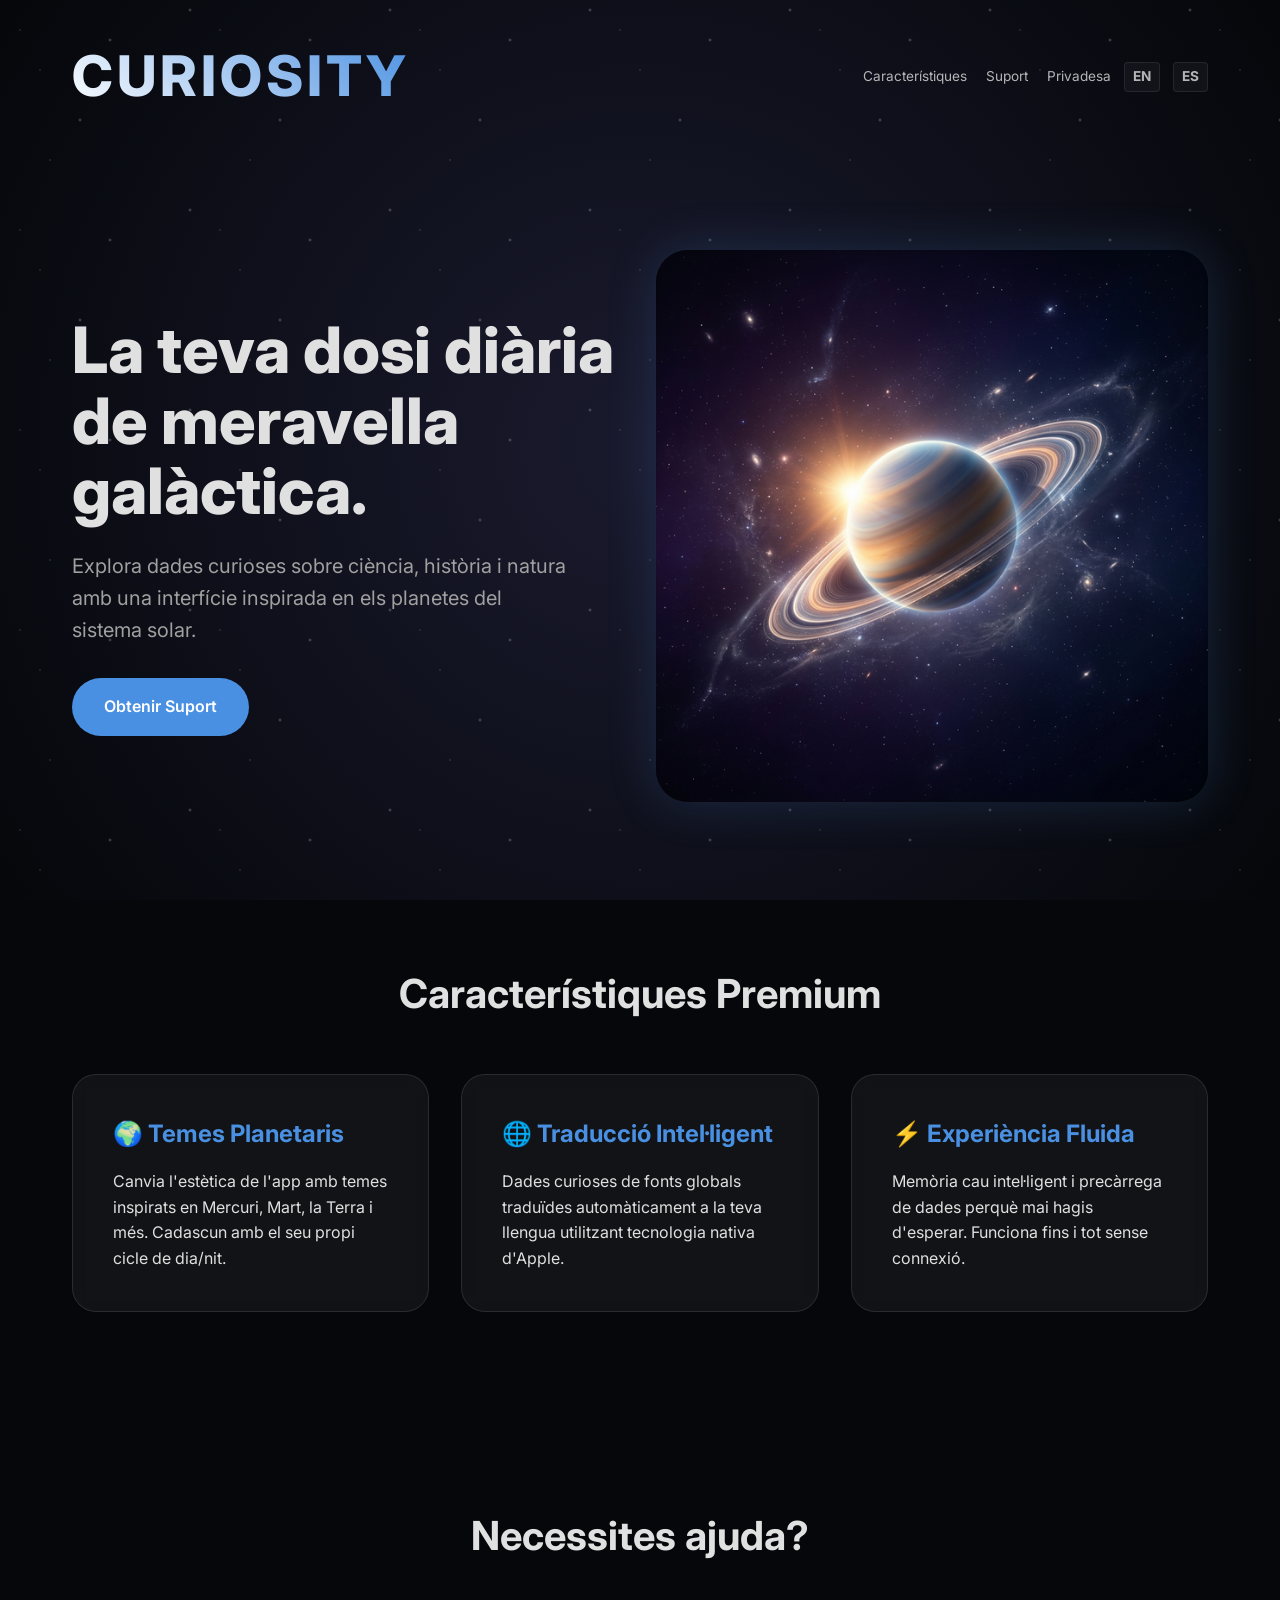
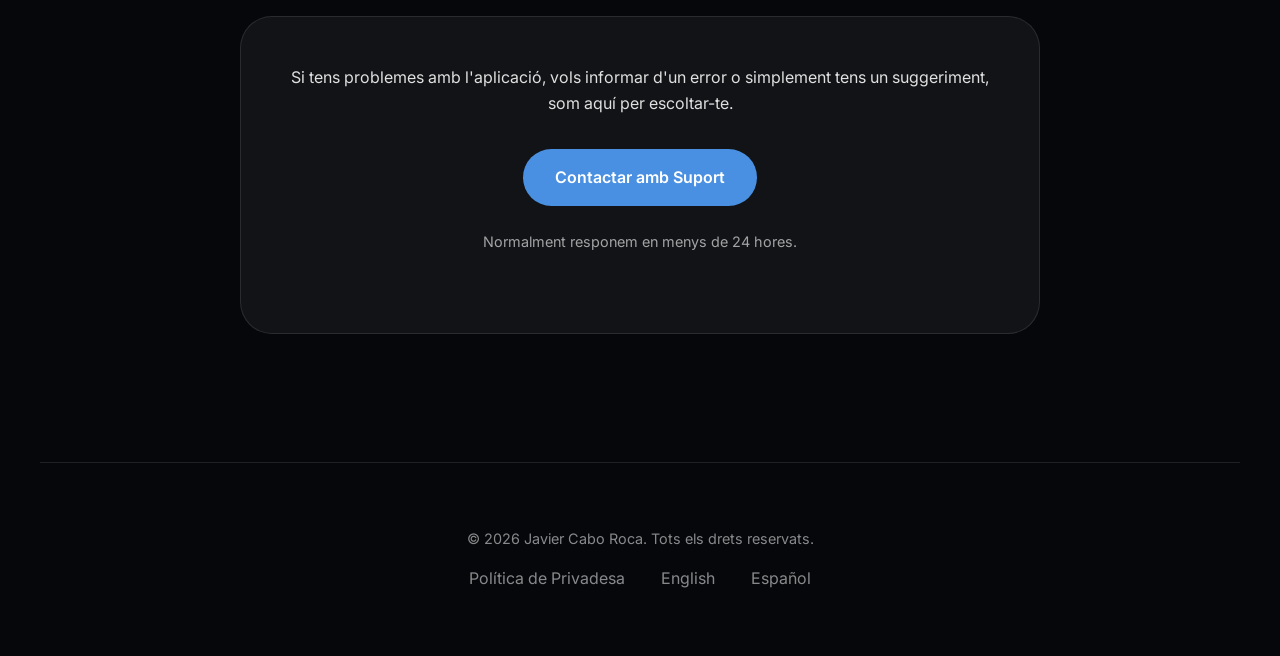
==== ca/index.html @ 09b462b4 "languages" ====
<!DOCTYPE html>
<html lang="ca">

<head>
    <meta charset="UTF-8">
    <meta name="viewport" content="width=device-width, initial-scale=1.0">
    <title>Curiosity - Descobreix l'Univers</title>
    <link rel="stylesheet" href="../styles.css">
    <link rel="preconnect" href="https://fonts.googleapis.com">
    <link rel="preconnect" href="https://fonts.gstatic.com" crossorigin>
    <link href="https://fonts.googleapis.com/css2?family=Inter:wght@400;600;700;800&display=swap" rel="stylesheet">
    <meta name="description"
        content="Curiosity - Una aplicació iOS per descobrir fets fascinants sobre ciència, història i l'univers amb temes planetaris immersius.">
</head>

<body>
    <div class="stars-container"></div>

    <header>
        <div class="logo">CURIOSITY</div>
        <nav>
            <a href="#features">Característiques</a>
            <a href="#support">Suport</a>
            <a href="privacy.html">Privadesa</a>
            <a href="../index.html" class="lang-switch">EN</a>
            <a href="../es/index.html" class="lang-switch">ES</a>
        </nav>
    </header>

    <main>
        <section class="hero">
            <div class="hero-content">
                <h1>La teva dosi diària de meravella galàctica.</h1>
                <p>Explora dades curioses sobre ciència, història i natura amb una interfície inspirada en els planetes
                    del sistema solar.</p>
                <a href="#support" class="cta-button">Obtenir Suport</a>
            </div>
            <div class="hero-image">
                <img src="../assets/images/hero.png" alt="Curiosity App Preview">
            </div>
        </section>

        <section id="features">
            <h2>Característiques Premium</h2>
            <div class="features-grid">
                <div class="feature-card">
                    <h3>🌍 Temes Planetaris</h3>
                    <p>Canvia l'estètica de l'app amb temes inspirats en Mercuri, Mart, la Terra i més. Cadascun amb el
                        seu propi cicle de dia/nit.</p>
                </div>
                <div class="feature-card">
                    <h3>🌐 Traducció Intel·ligent</h3>
                    <p>Dades curioses de fonts globals traduïdes automàticament a la teva llengua utilitzant tecnologia
                        nativa d'Apple.</p>
                </div>
                <div class="feature-card">
                    <h3>⚡ Experiència Fluida</h3>
                    <p>Memòria cau intel·ligent i precàrrega de dades perquè mai hagis d'esperar. Funciona fins i tot
                        sense connexió.</p>
                </div>
            </div>
        </section>

        <section id="support">
            <h2>Necessites ajuda?</h2>
            <div class="support-container">
                <p>Si tens problemes amb l'aplicació, vols informar d'un error o simplement tens un suggeriment, som
                    aquí per escoltar-te.</p>
                <a href="mailto:jcaboroca@gmail.com?subject=Suport Curiosity App" class="cta-button">Contactar amb
                    Suport</a>
                <p style="margin-top: 1.5rem; font-size: 0.9rem; opacity: 0.7;">Normalment responem en menys de 24
                    hores.</p>
            </div>
        </section>
    </main>

    <footer>
        <p>&copy; 2026 Javier Cabo Roca. Tots els drets reservats.</p>
        <div class="footer-links">
            <a href="privacy.html">Política de Privadesa</a>
            <a href="../index.html">English</a>
            <a href="../es/index.html">Español</a>
        </div>
    </footer>
</body>

</html>
---- styles.css ----
:root {
    --bg-color: #05070a;
    --text-color: #e0e0e0;
    --accent-color: #4a90e2;
    --secondary-color: #a0a0a0;
    --glass-bg: rgba(255, 255, 255, 0.05);
    --glass-border: rgba(255, 255, 255, 0.1);
    --font-main: 'Inter', -apple-system, BlinkMacSystemFont, "Segoe UI", Roboto, Helvetica, Arial, sans-serif;
}

* {
    margin: 0;
    padding: 0;
    box-sizing: border-box;
}

body {
    background-color: var(--bg-color);
    color: var(--text-color);
    font-family: var(--font-main);
    line-height: 1.6;
    overflow-x: hidden;
}

/* Background Animation */
.stars-container {
    position: fixed;
    top: 0;
    left: 0;
    width: 100%;
    height: 100%;
    z-index: -1;
    background: radial-gradient(circle at center, #1a1a2e 0%, #05070a 100%);
}

.stars-container::after {
    content: "";
    position: absolute;
    top: 0;
    left: 0;
    width: 100%;
    height: 100%;
    background-image:
        radial-gradient(1px 1px at 20px 30px, #fff, rgba(0, 0, 0, 0)),
        radial-gradient(1px 1px at 40px 70px, #fff, rgba(0, 0, 0, 0)),
        radial-gradient(1px 1px at 50px 160px, #fff, rgba(0, 0, 0, 0)),
        radial-gradient(2px 2px at 80px 120px, #fff, rgba(0, 0, 0, 0)),
        radial-gradient(2px 2px at 110px 40px, #fff, rgba(0, 0, 0, 0)),
        radial-gradient(2px 2px at 190px 10px, #fff, rgba(0, 0, 0, 0));
    background-repeat: repeat;
    background-size: 200px 200px;
    opacity: 0.3;
    animation: move-stars 100s linear infinite;
}

@keyframes move-stars {
    from {
        transform: translateY(0);
    }

    to {
        transform: translateY(-200px);
    }
}

/* Layout */
header {
    padding: 2rem;
    display: flex;
    justify-content: space-between;
    align-items: center;
    max-width: 1200px;
    margin: 0 auto;
}

.logo {
    font-size: 3.5rem;
    font-weight: 800;
    letter-spacing: 4px;
    background: linear-gradient(45deg, #fff, var(--accent-color));
    -webkit-background-clip: text;
    background-clip: text;
    -webkit-text-fill-color: transparent;
}

header nav {
    display: flex;
    align-items: center;
}

nav a {
    color: var(--text-color);
    text-decoration: none;
    margin-left: 1.2rem;
    font-size: 0.85rem;
    opacity: 0.8;
    transition: opacity 0.3s;
}

.lang-switch {
    border: 1px solid var(--glass-border);
    padding: 0.2rem 0.5rem;
    border-radius: 4px;
    font-weight: 700;
    background: var(--glass-bg);
    margin-left: 0.8rem;
}

nav a:hover {
    opacity: 1;
}

main {
    max-width: 1200px;
    margin: 0 auto;
    padding: 2rem;
}

/* Hero Section */
.hero {
    display: flex;
    align-items: center;
    justify-content: space-between;
    padding: 4rem 0;
    min-height: 70vh;
}

.hero-content {
    flex: 1;
    padding-right: 2rem;
}

.hero-image {
    flex: 1;
    display: flex;
    justify-content: center;
    align-items: center;
    position: relative;
}

.hero-image img {
    max-width: 100%;
    border-radius: 2rem;
    box-shadow: 0 0 50px rgba(74, 144, 226, 0.2);
    animation: float 6s ease-in-out infinite;
}

@keyframes float {

    0%,
    100% {
        transform: translateY(0);
    }

    50% {
        transform: translateY(-20px);
    }
}

h1 {
    font-size: 4rem;
    line-height: 1.1;
    margin-bottom: 1.5rem;
    font-weight: 800;
}

.hero p {
    font-size: 1.25rem;
    color: var(--secondary-color);
    margin-bottom: 2rem;
    max-width: 500px;
}

.cta-button {
    display: inline-block;
    padding: 1rem 2rem;
    background-color: var(--accent-color);
    color: white;
    text-decoration: none;
    border-radius: 50px;
    font-weight: 600;
    transition: transform 0.3s, box-shadow 0.3s;
}

.cta-button:hover {
    transform: translateY(-3px);
    box-shadow: 0 10px 20px rgba(74, 144, 226, 0.3);
}

/* Sections */
section {
    padding: 6rem 0;
}

h2 {
    font-size: 2.5rem;
    margin-bottom: 3rem;
    text-align: center;
}

.features-grid {
    display: grid;
    grid-template-columns: repeat(auto-fit, minmax(300px, 1fr));
    gap: 2rem;
}

.feature-card {
    background: var(--glass-bg);
    border: 1px solid var(--glass-border);
    backdrop-filter: blur(10px);
    padding: 2.5rem;
    border-radius: 1.5rem;
    transition: transform 0.3s;
}

.feature-card:hover {
    transform: translateY(-10px);
    background: rgba(255, 255, 255, 0.08);
}

.feature-card h3 {
    font-size: 1.5rem;
    margin-bottom: 1rem;
    color: var(--accent-color);
}

.support-container {
    max-width: 800px;
    margin: 0 auto;
    background: var(--glass-bg);
    border: 1px solid var(--glass-border);
    padding: 3rem;
    border-radius: 2rem;
    text-align: center;
}

.support-container p {
    margin-bottom: 2rem;
}

footer {
    padding: 4rem 2rem;
    text-align: center;
    border-top: 1px solid var(--glass-border);
    max-width: 1200px;
    margin: 0 auto;
}

footer p {
    opacity: 0.6;
    font-size: 0.9rem;
}

.footer-links {
    margin-top: 1rem;
}

.footer-links a {
    color: var(--text-color);
    text-decoration: none;
    margin: 0 1rem;
    opacity: 0.6;
}

.footer-links a:hover {
    opacity: 1;
}

/* Privacy Page Specific */
.policy-content {
    max-width: 800px;
    margin: 0 auto;
    padding: 4rem 0;
}

.policy-content h3 {
    margin-top: 2rem;
    margin-bottom: 1rem;
}

.policy-content p {
    margin-bottom: 1rem;
    color: var(--secondary-color);
}

/* Responsive */
@media (max-width: 768px) {
    .hero {
        flex-direction: column;
        text-align: center;
        padding: 2rem 0;
    }

    .hero-content {
        padding-right: 0;
        margin-bottom: 3rem;
    }

    h1 {
        font-size: 2.5rem;
    }

    .hero p {
        margin: 0 auto 2rem;
    }
}
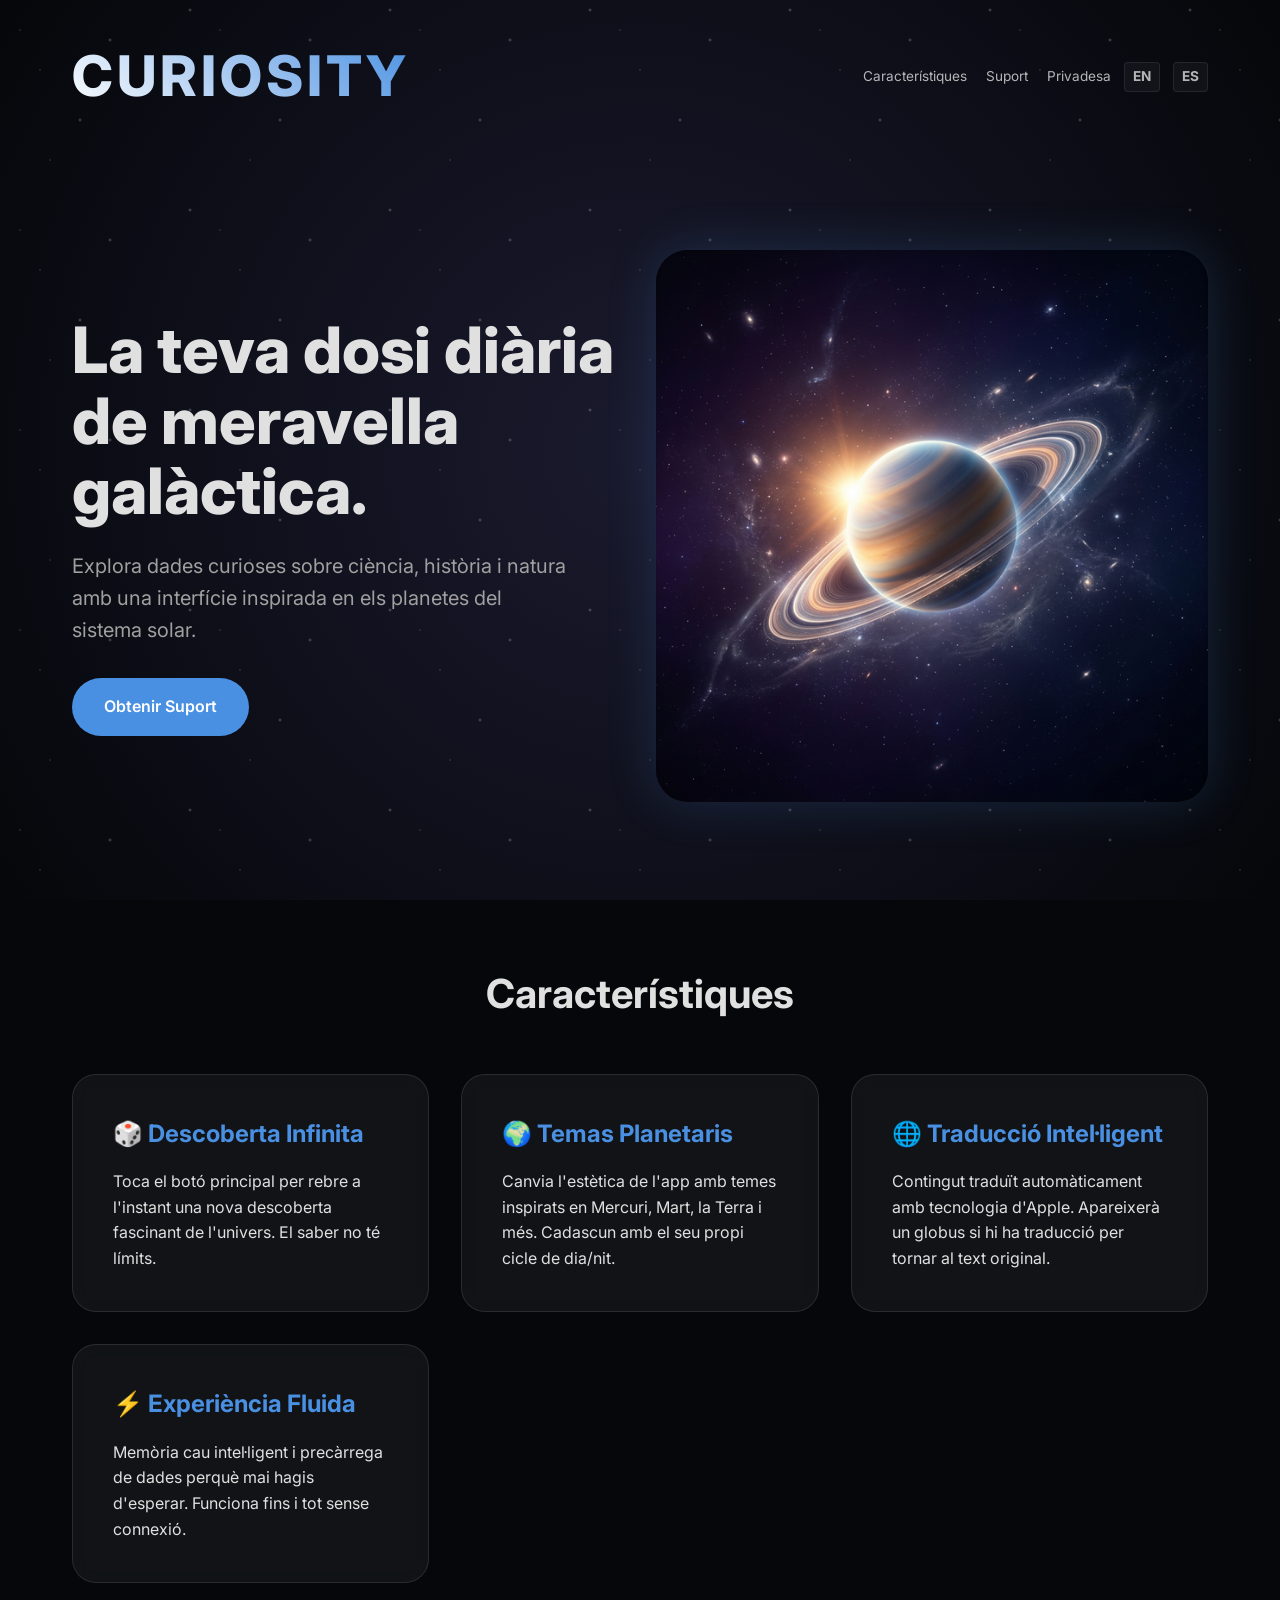
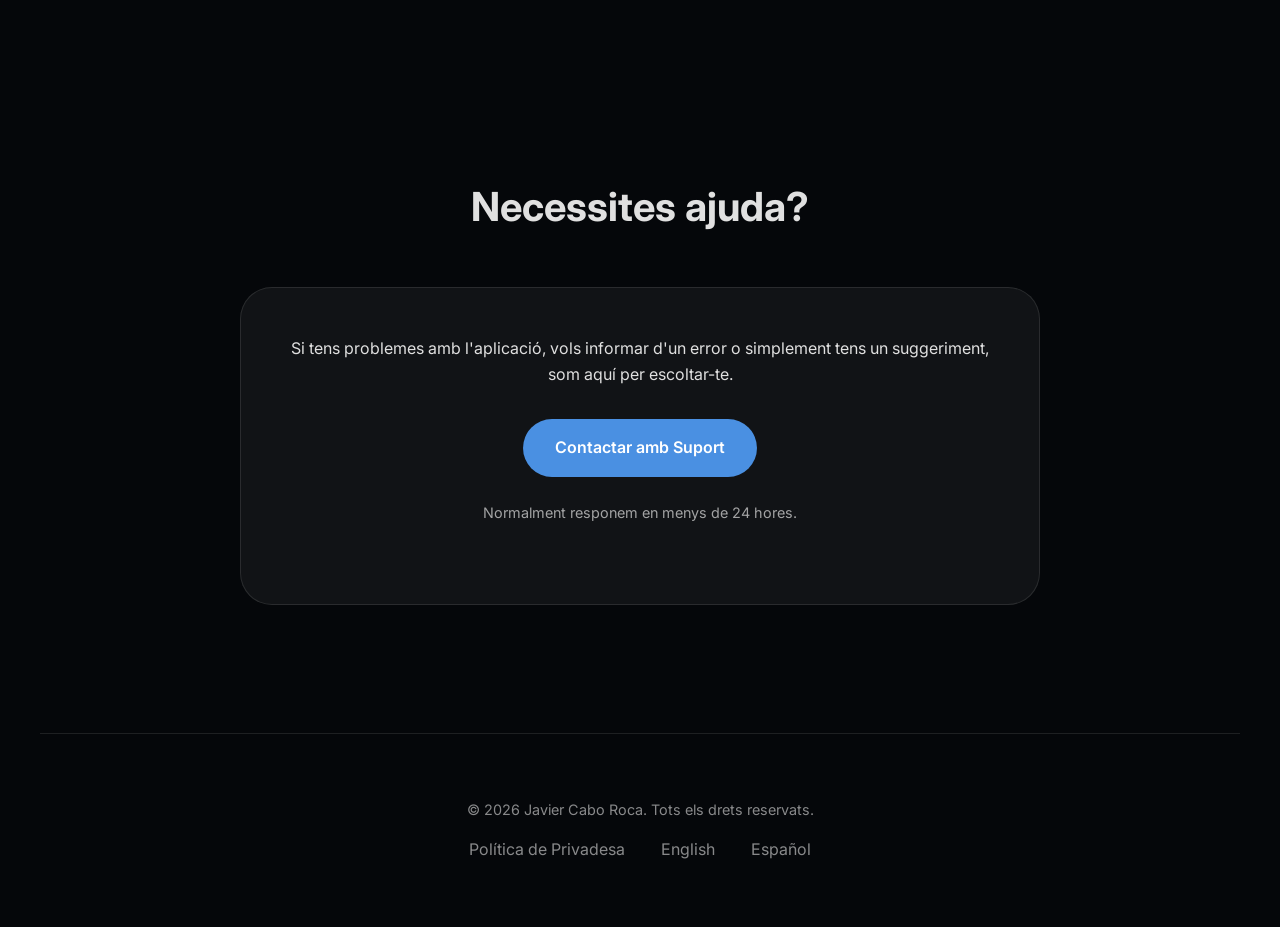
==== commit 40b9f61a: "feat: Add 'Endless Discovery' feature, refine 'Smart Translation' description, update 'Features' sec" ====
--- a/ca/index.html
+++ b/ca/index.html
@@ -41,17 +41,22 @@
         </section>
 
         <section id="features">
-            <h2>Característiques Premium</h2>
+            <h2>Característiques</h2>
             <div class="features-grid">
                 <div class="feature-card">
-                    <h3>🌍 Temes Planetaris</h3>
+                    <h3>🎲 Descoberta Infinita</h3>
+                    <p>Toca el botó principal per rebre a l'instant una nova descoberta fascinant de l'univers. El saber
+                        no té límits.</p>
+                </div>
+                <div class="feature-card">
+                    <h3>🌍 Temas Planetaris</h3>
                     <p>Canvia l'estètica de l'app amb temes inspirats en Mercuri, Mart, la Terra i més. Cadascun amb el
                         seu propi cicle de dia/nit.</p>
                 </div>
                 <div class="feature-card">
                     <h3>🌐 Traducció Intel·ligent</h3>
-                    <p>Dades curioses de fonts globals traduïdes automàticament a la teva llengua utilitzant tecnologia
-                        nativa d'Apple.</p>
+                    <p>Contingut traduït automàticament amb tecnologia d'Apple. Apareixerà un globus si hi ha traducció
+                        per tornar al text original.</p>
                 </div>
                 <div class="feature-card">
                     <h3>⚡ Experiència Fluida</h3>
--- a/styles.css
+++ b/styles.css
@@ -285,15 +285,31 @@
 
 /* Responsive */
 @media (max-width: 768px) {
-    .hero {
+    header {
         flex-direction: column;
+        gap: 1.5rem;
+        padding: 1.5rem 1rem;
         text-align: center;
-        padding: 2rem 0;
-    }
-
-    .hero-content {
-        padding-right: 0;
-        margin-bottom: 3rem;
+    }
+
+    header nav {
+        justify-content: center;
+        flex-wrap: wrap;
+        gap: 0.5rem;
+    }
+
+    nav a {
+        margin: 0.3rem 0.6rem;
+        font-size: 0.8rem;
+    }
+
+    .lang-switch {
+        margin: 0.2rem;
+    }
+
+    .logo {
+        font-size: 2.2rem;
+        letter-spacing: 2px;
     }
 
     h1 {
@@ -302,5 +318,14 @@
 
     .hero p {
         margin: 0 auto 2rem;
+        font-size: 1.1rem;
+    }
+
+    .features-grid {
+        grid-template-columns: 1fr;
+    }
+
+    .feature-card {
+        padding: 1.5rem;
     }
 }
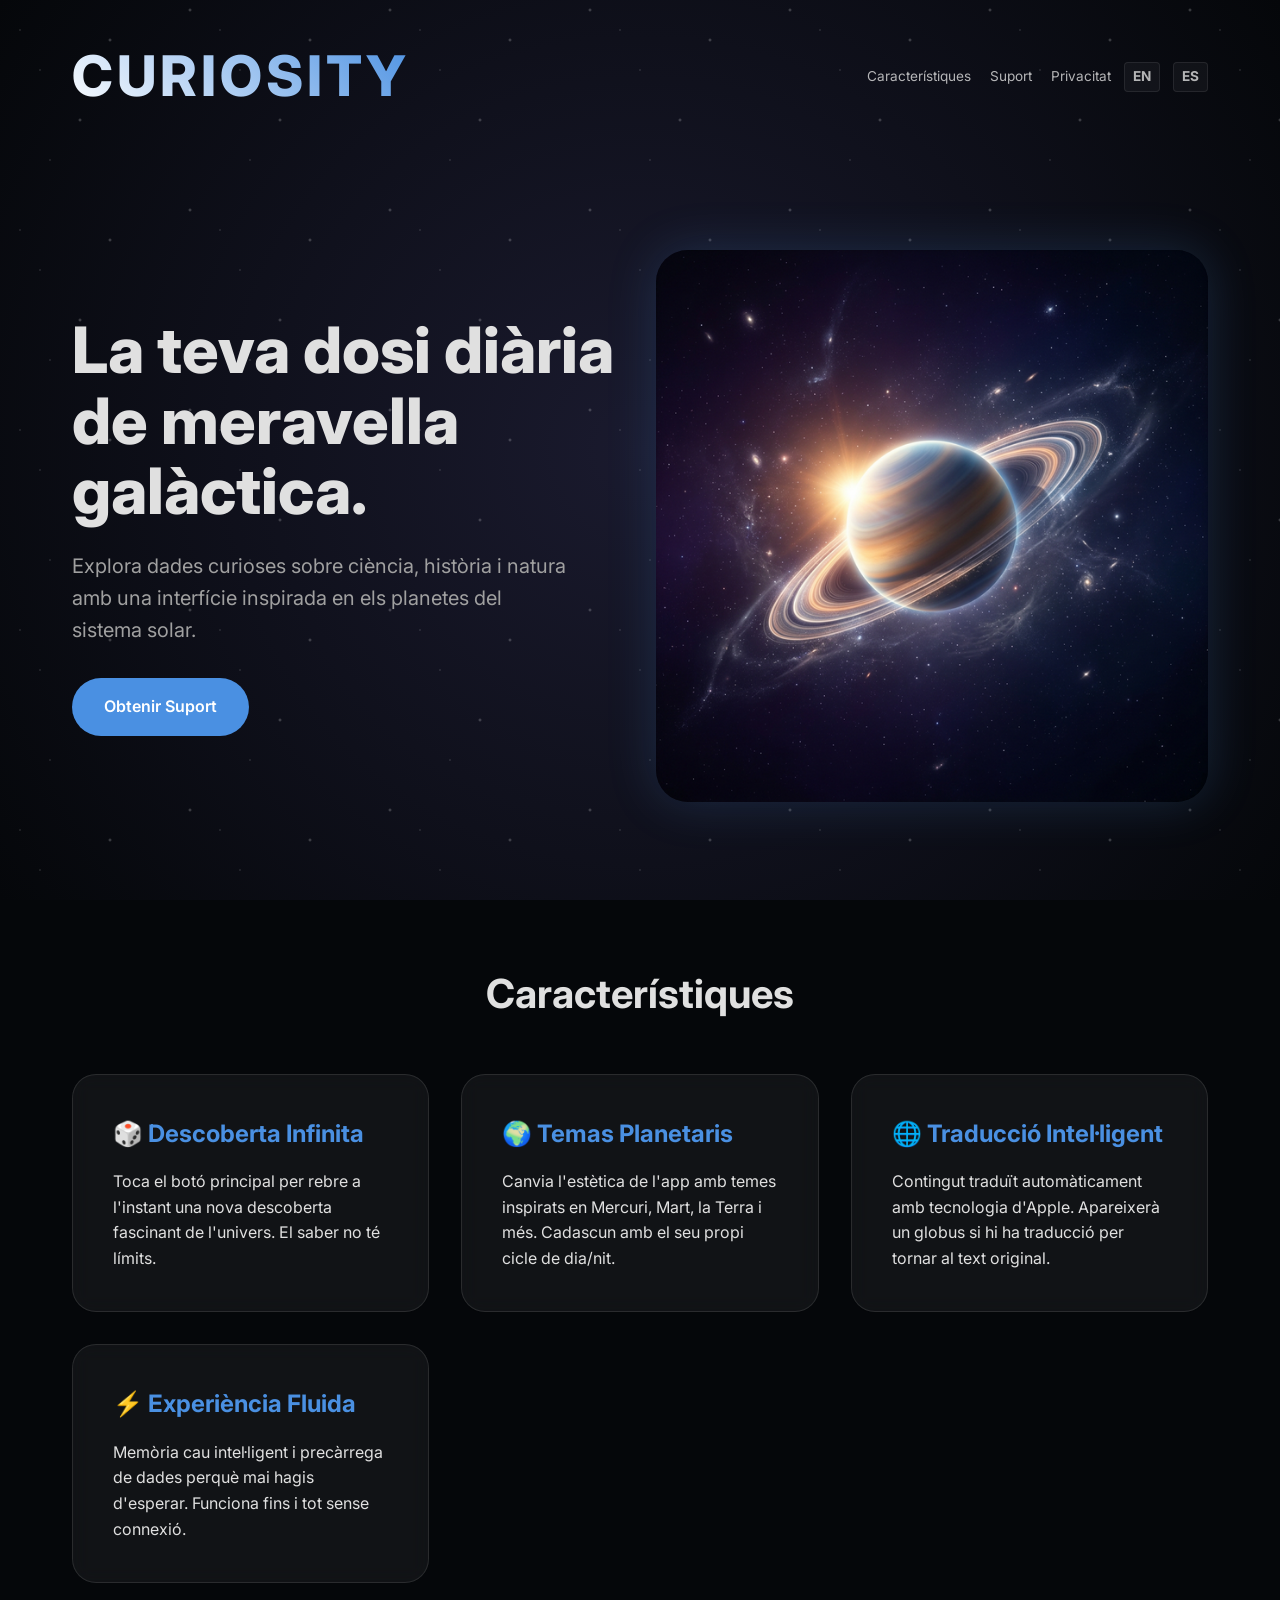
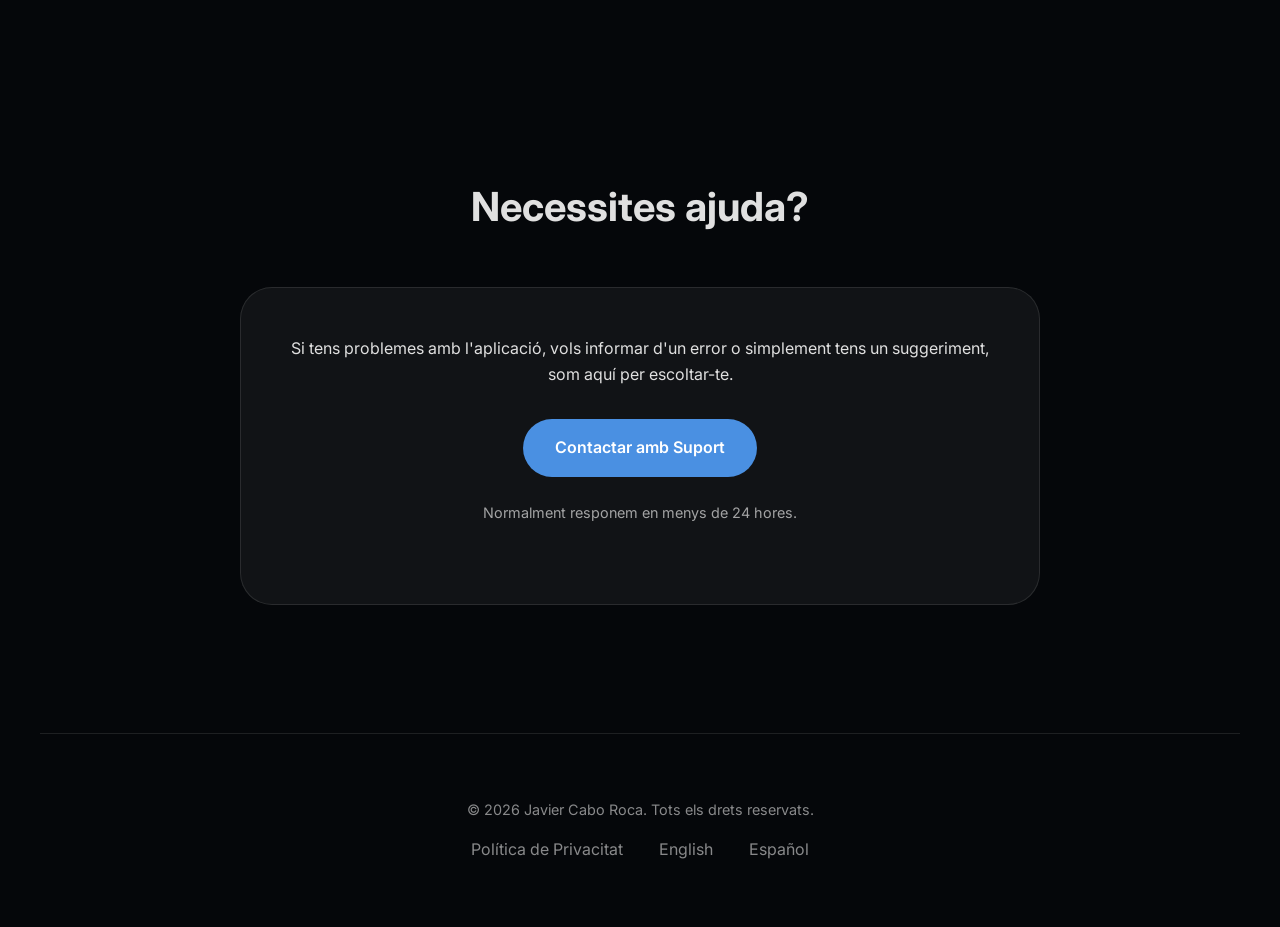
==== commit 03f953f0: "fix: Correct Catalan spelling from "Privadesa" to "Privacitat" in privacy-related texts." ====
--- a/ca/index.html
+++ b/ca/index.html
@@ -21,7 +21,7 @@
         <nav>
             <a href="#features">Característiques</a>
             <a href="#support">Suport</a>
-            <a href="privacy.html">Privadesa</a>
+            <a href="privacy.html">Privacitat</a>
             <a href="../index.html" class="lang-switch">EN</a>
             <a href="../es/index.html" class="lang-switch">ES</a>
         </nav>
@@ -82,7 +82,7 @@
     <footer>
         <p>&copy; 2026 Javier Cabo Roca. Tots els drets reservats.</p>
         <div class="footer-links">
-            <a href="privacy.html">Política de Privadesa</a>
+            <a href="privacy.html">Política de Privacitat</a>
             <a href="../index.html">English</a>
             <a href="../es/index.html">Español</a>
         </div>
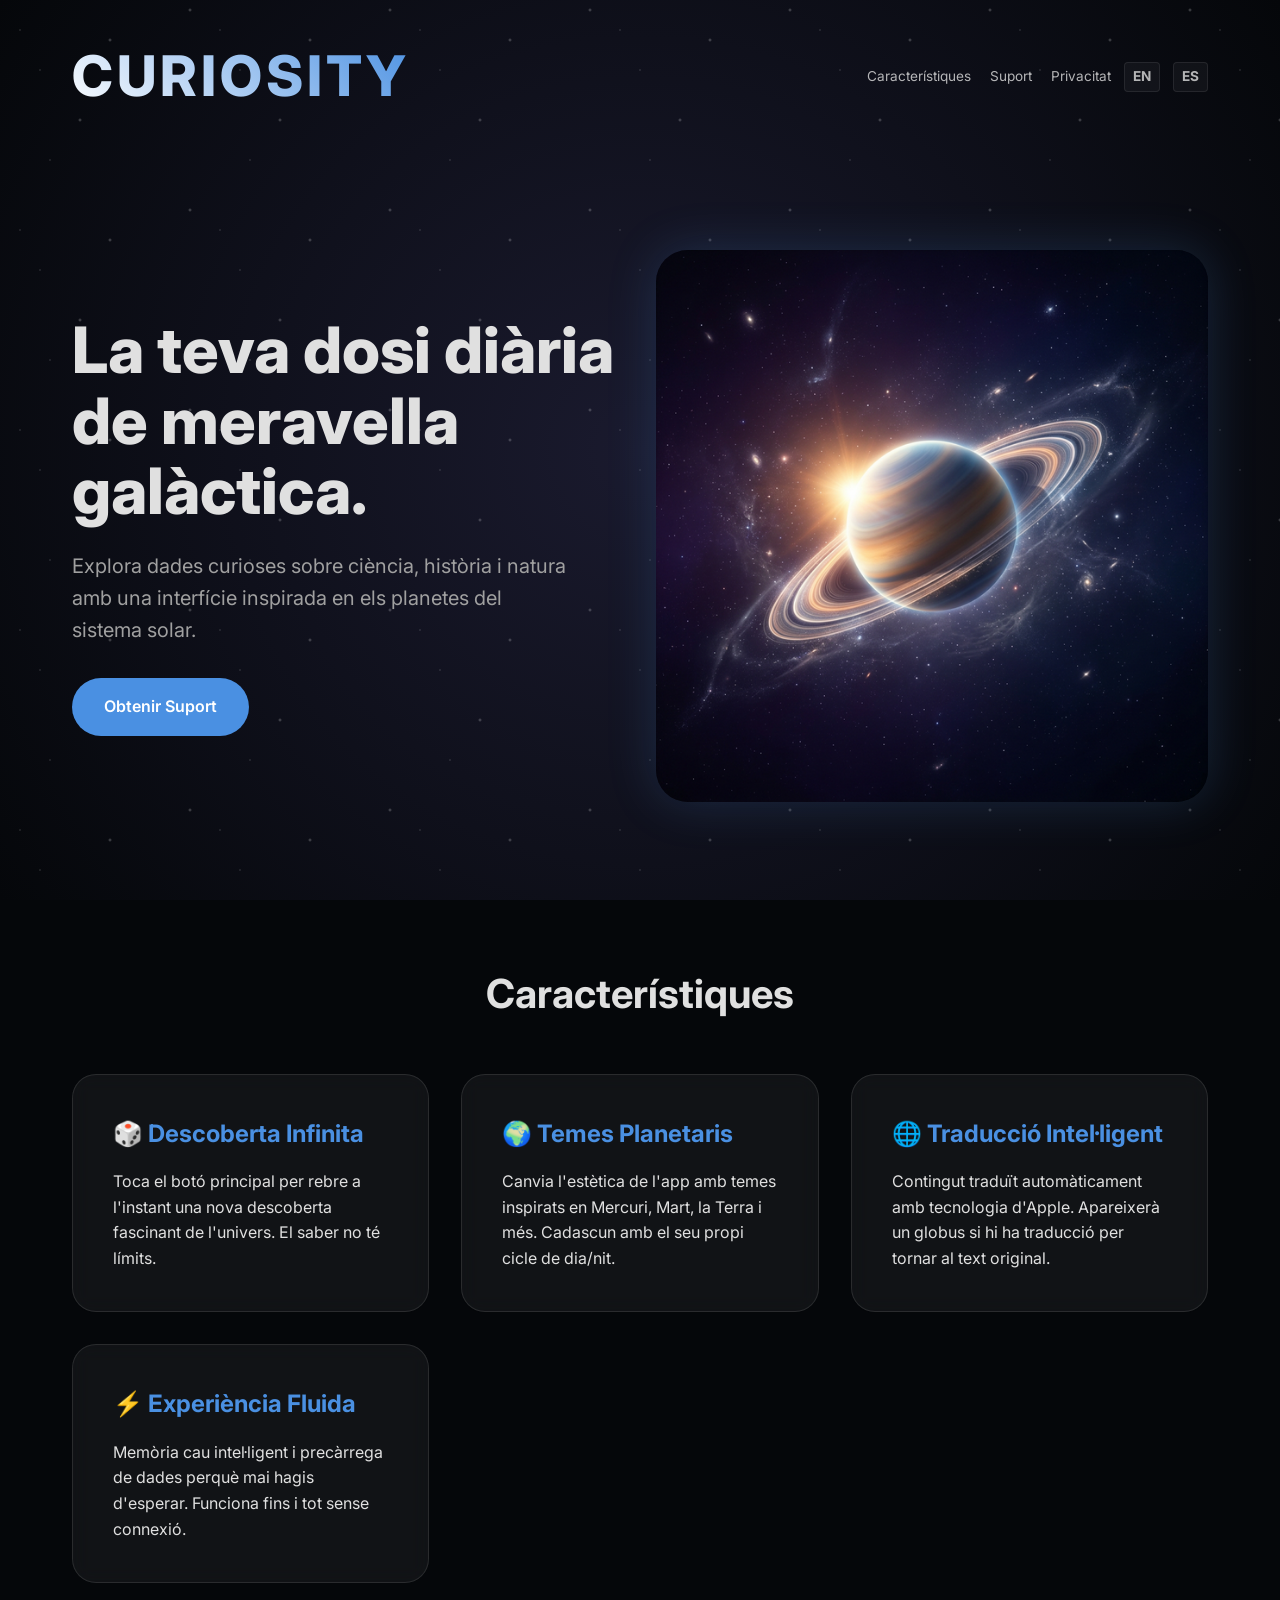
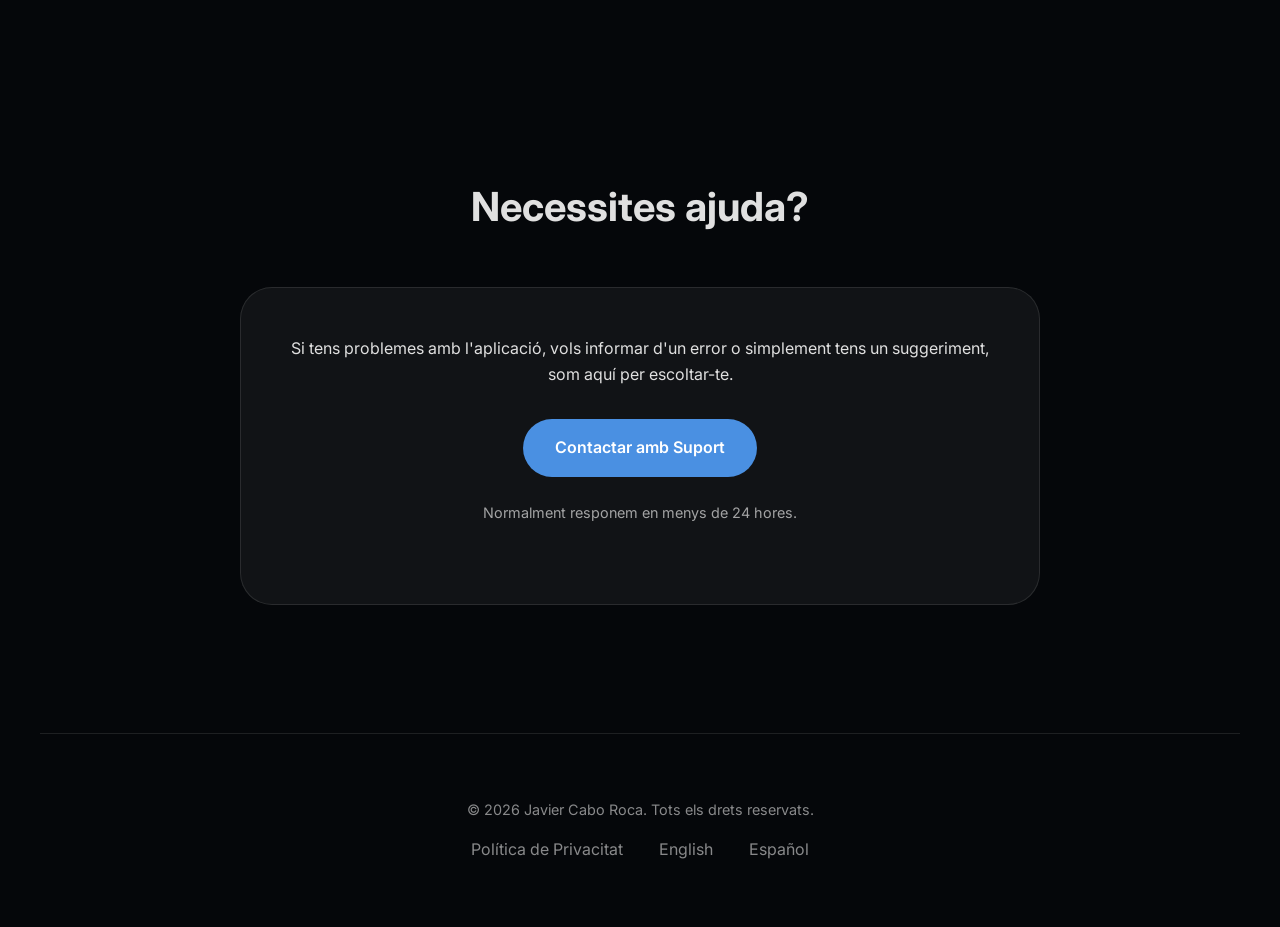
==== commit 34b34405: "ghjgj" ====
--- a/ca/index.html
+++ b/ca/index.html
@@ -49,7 +49,7 @@
                         no té límits.</p>
                 </div>
                 <div class="feature-card">
-                    <h3>🌍 Temas Planetaris</h3>
+                    <h3>🌍 Temes Planetaris</h3>
                     <p>Canvia l'estètica de l'app amb temes inspirats en Mercuri, Mart, la Terra i més. Cadascun amb el
                         seu propi cicle de dia/nit.</p>
                 </div>
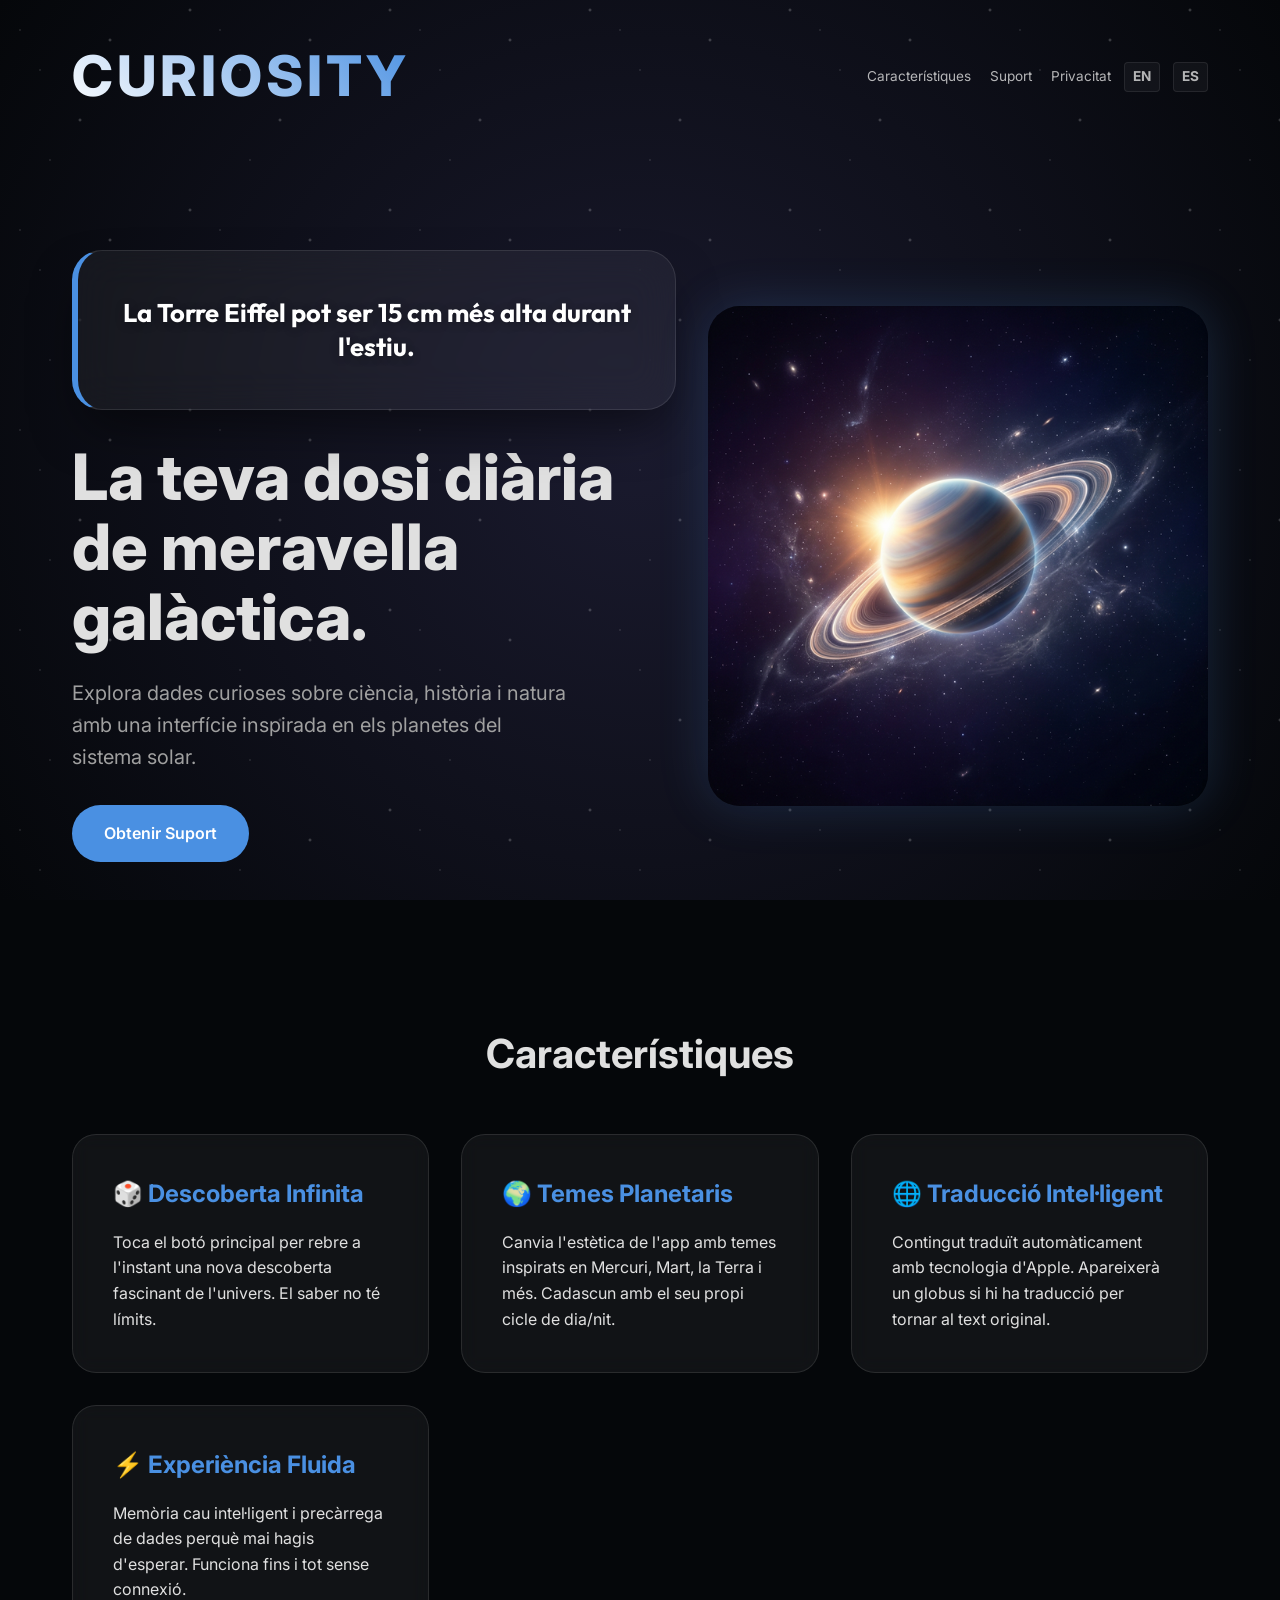
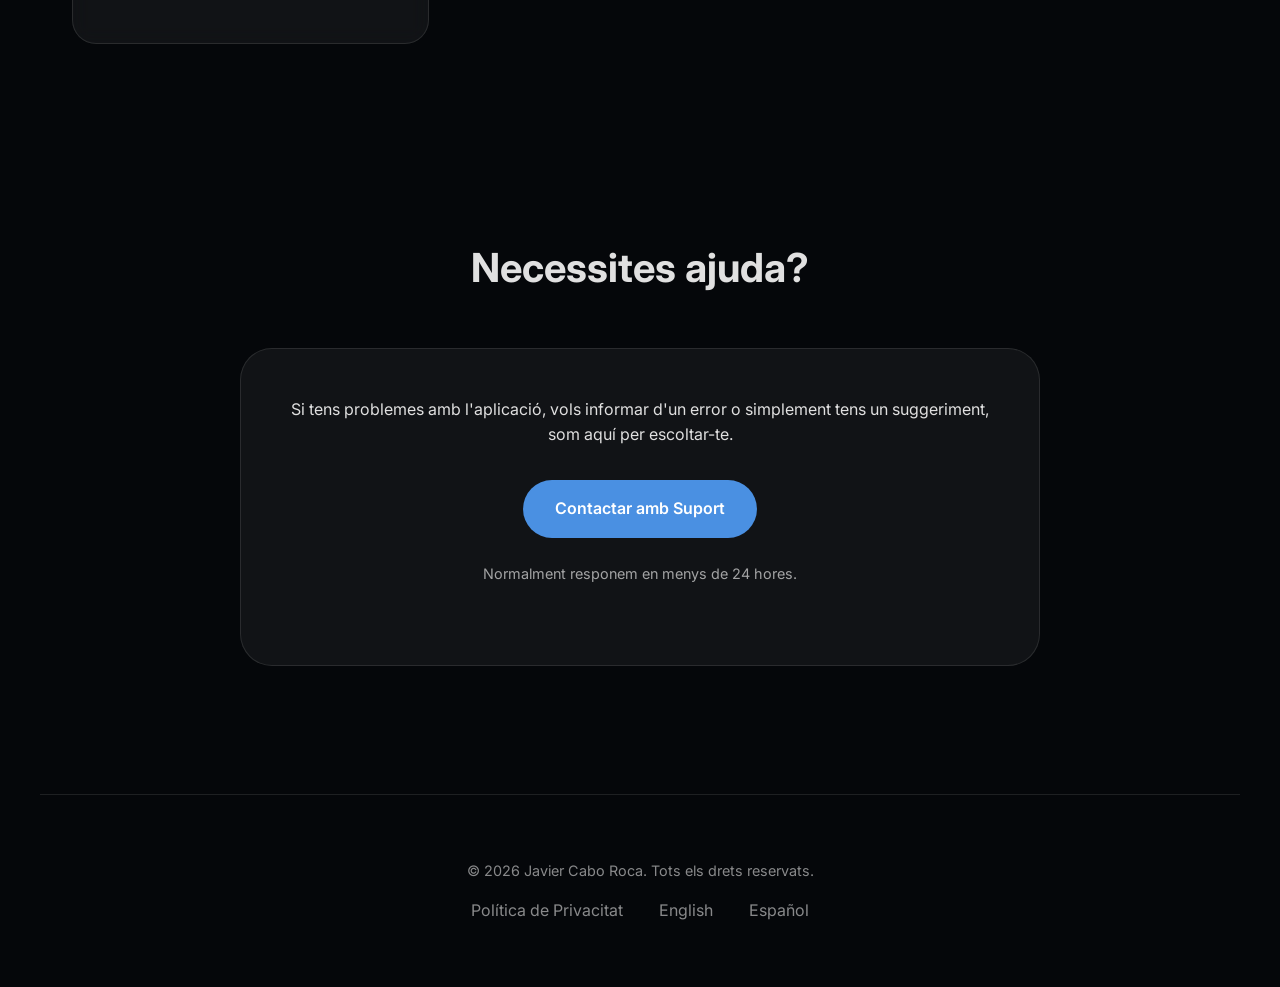
==== commit 6cfe8815: "fix: Corrected Catalan translation from "Temas Planetaris" to "Temes Planetaris"." ====
--- a/ca/index.html
+++ b/ca/index.html
@@ -8,7 +8,9 @@
     <link rel="stylesheet" href="../styles.css">
     <link rel="preconnect" href="https://fonts.googleapis.com">
     <link rel="preconnect" href="https://fonts.gstatic.com" crossorigin>
-    <link href="https://fonts.googleapis.com/css2?family=Inter:wght@400;600;700;800&display=swap" rel="stylesheet">
+    <link
+        href="https://fonts.googleapis.com/css2?family=Inter:wght@400;600;700;800&family=Outfit:wght@700;900&display=swap"
+        rel="stylesheet">
     <meta name="description"
         content="Curiosity - Una aplicació iOS per descobrir fets fascinants sobre ciència, història i l'univers amb temes planetaris immersius.">
 </head>
@@ -30,6 +32,9 @@
     <main>
         <section class="hero">
             <div class="hero-content">
+                <div class="demo-widget" style="margin-bottom: 2rem; max-width: 100%;">
+                    <div id="fact-text">Carregant descoberta...</div>
+                </div>
                 <h1>La teva dosi diària de meravella galàctica.</h1>
                 <p>Explora dades curioses sobre ciència, història i natura amb una interfície inspirada en els planetes
                     del sistema solar.</p>
@@ -87,6 +92,7 @@
             <a href="../es/index.html">Español</a>
         </div>
     </footer>
+    <script src="../script.js"></script>
 </body>
 
 </html>
--- a/styles.css
+++ b/styles.css
@@ -136,6 +136,7 @@
     justify-content: center;
     align-items: center;
     position: relative;
+    max-width: 500px;
 }
 
 .hero-image img {
@@ -143,6 +144,42 @@
     border-radius: 2rem;
     box-shadow: 0 0 50px rgba(74, 144, 226, 0.2);
     animation: float 6s ease-in-out infinite;
+}
+
+/* Demo Widget */
+.demo-widget {
+    background: rgba(255, 255, 255, 0.05);
+    backdrop-filter: blur(20px);
+    -webkit-backdrop-filter: blur(20px);
+    border: 1px solid rgba(255, 255, 255, 0.1);
+    border-radius: 30px;
+    padding: 2.5rem;
+    width: 100%;
+    max-width: 600px;
+    min-height: 160px;
+    display: flex;
+    align-items: center;
+    justify-content: center;
+    box-shadow: 0 25px 50px -12px rgba(0, 0, 0, 0.5);
+    position: relative;
+    overflow: hidden;
+    margin-bottom: 2.5rem;
+    border-left: 6px solid var(--accent-color);
+}
+
+#fact-text {
+    font-family: 'Outfit', sans-serif;
+    font-size: 1.6rem;
+    line-height: 1.3;
+    font-weight: 700;
+    text-align: center;
+    color: #ffffff;
+    transition: opacity 0.5s ease;
+    text-shadow: 0 2px 10px rgba(0, 0, 0, 0.3);
+}
+
+#fact-text.fade-out {
+    opacity: 0;
 }
 
 @keyframes float {
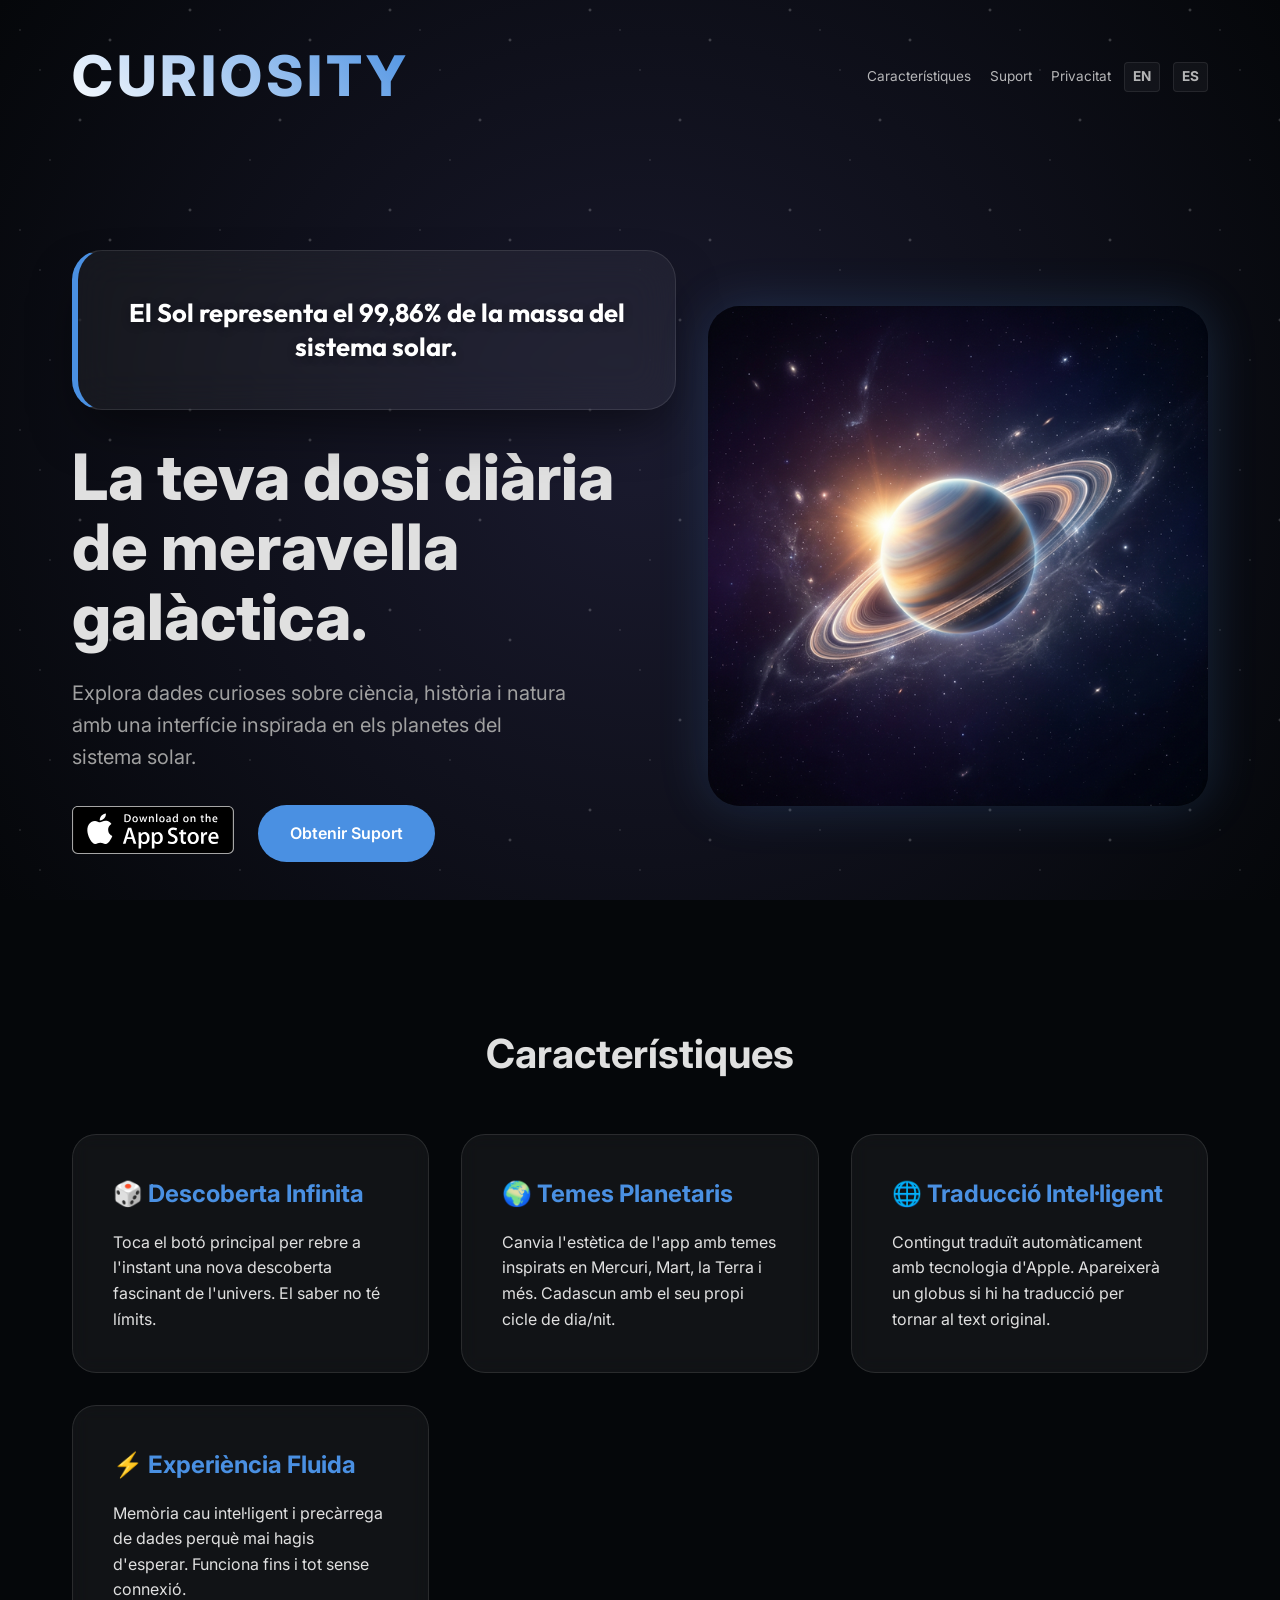
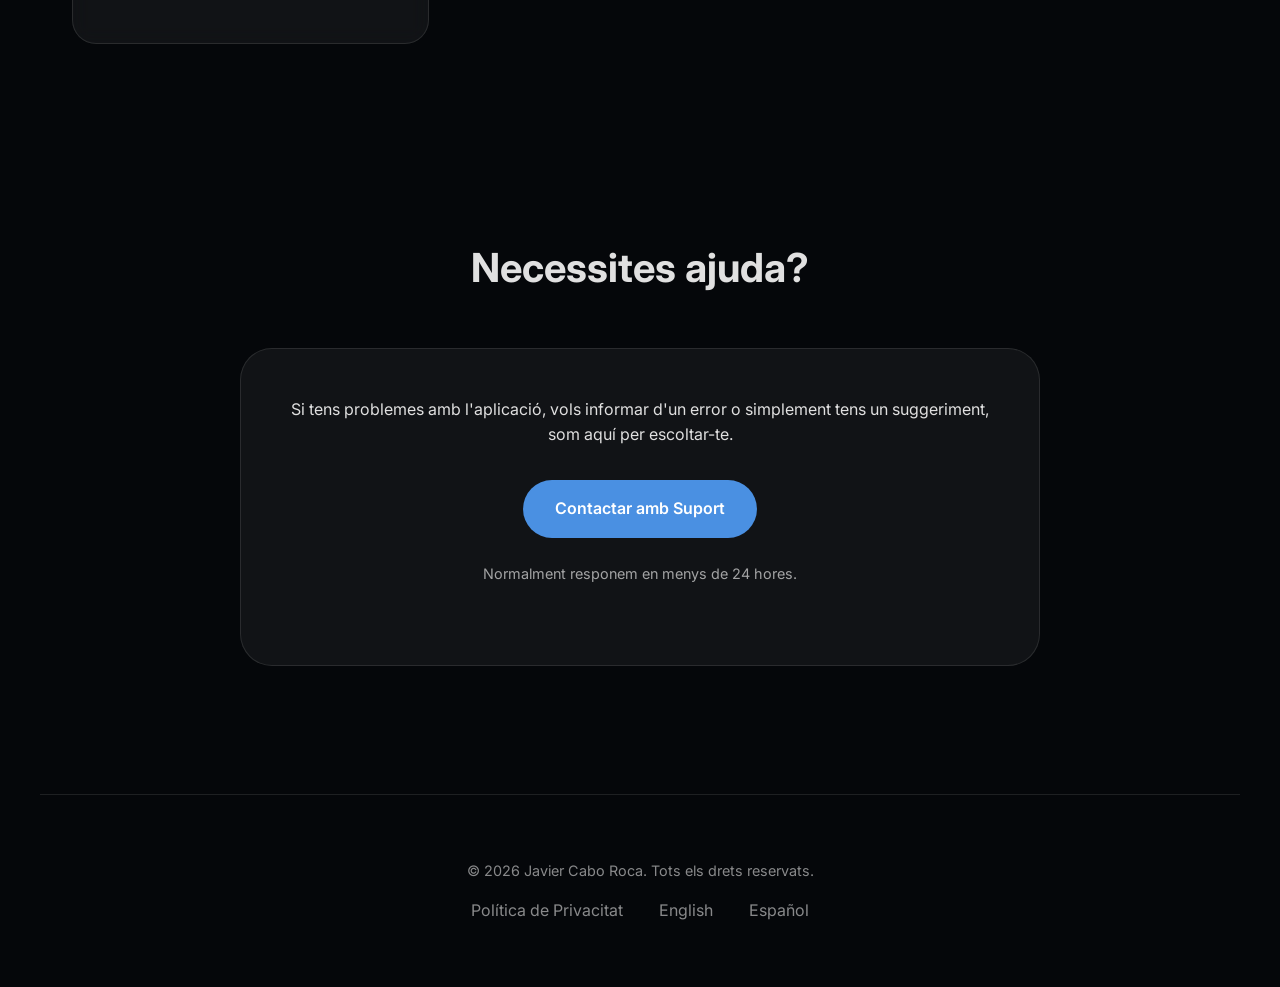
==== commit 2b18c912: "feat: Add App Store badge and associated styling to the landing pages." ====
--- a/ca/index.html
+++ b/ca/index.html
@@ -38,7 +38,13 @@
                 <h1>La teva dosi diària de meravella galàctica.</h1>
                 <p>Explora dades curioses sobre ciència, història i natura amb una interfície inspirada en els planetes
                     del sistema solar.</p>
-                <a href="#support" class="cta-button">Obtenir Suport</a>
+                <div class="hero-buttons">
+                    <a href="https://apps.apple.com/es/app/curiosity/id6756880503" target="_blank"
+                        rel="noopener noreferrer" class="app-store-badge">
+                        <img src="../assets/images/app-store-badge.svg" alt="Baixa-ho de l'App Store">
+                    </a>
+                    <a href="#support" class="cta-button">Obtenir Suport</a>
+                </div>
             </div>
             <div class="hero-image">
                 <img src="../assets/images/hero.png" alt="Curiosity App Preview">
--- a/styles.css
+++ b/styles.css
@@ -224,6 +224,28 @@
     box-shadow: 0 10px 20px rgba(74, 144, 226, 0.3);
 }
 
+.hero-buttons {
+    display: flex;
+    align-items: center;
+    gap: 1.5rem;
+    flex-wrap: wrap;
+}
+
+.app-store-badge {
+    display: inline-block;
+    transition: transform 0.3s, opacity 0.3s;
+}
+
+.app-store-badge:hover {
+    transform: translateY(-3px);
+    opacity: 0.9;
+}
+
+.app-store-badge img {
+    height: 48px;
+    width: auto;
+}
+
 /* Sections */
 section {
     padding: 6rem 0;
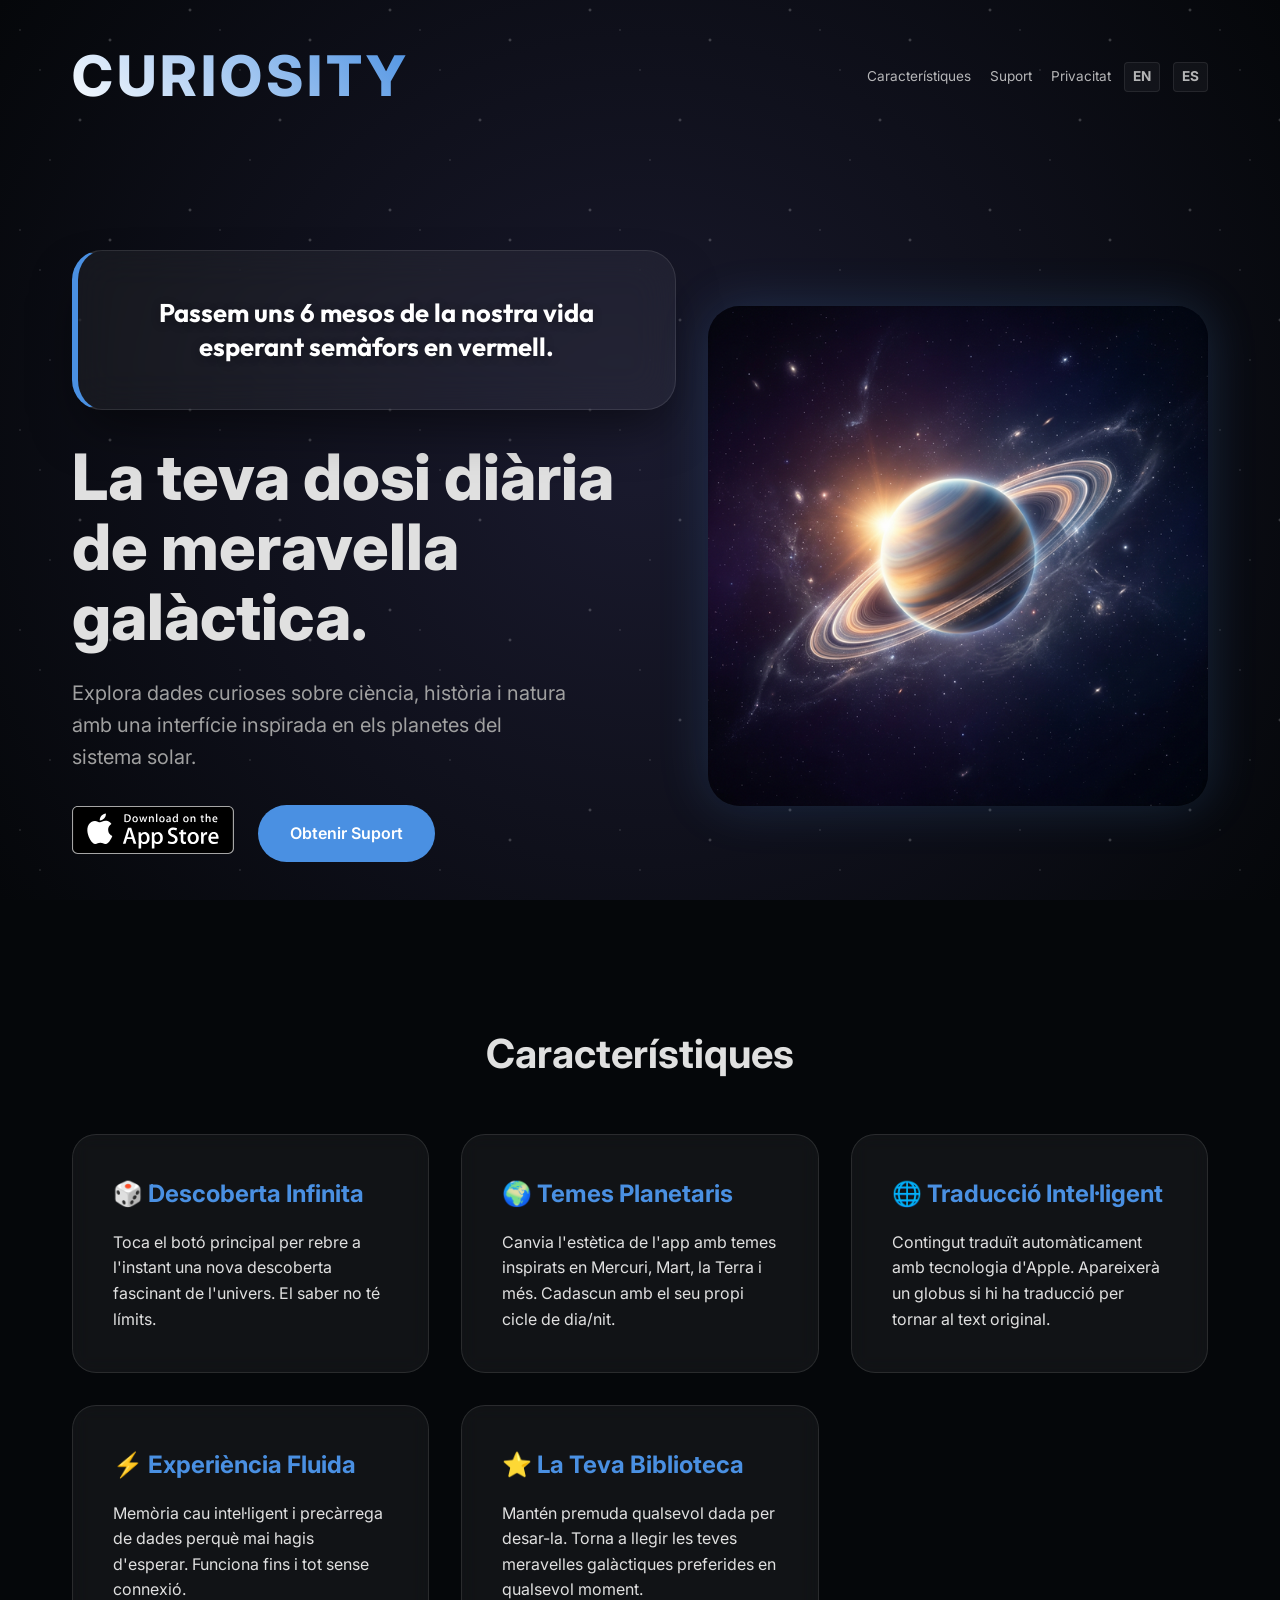
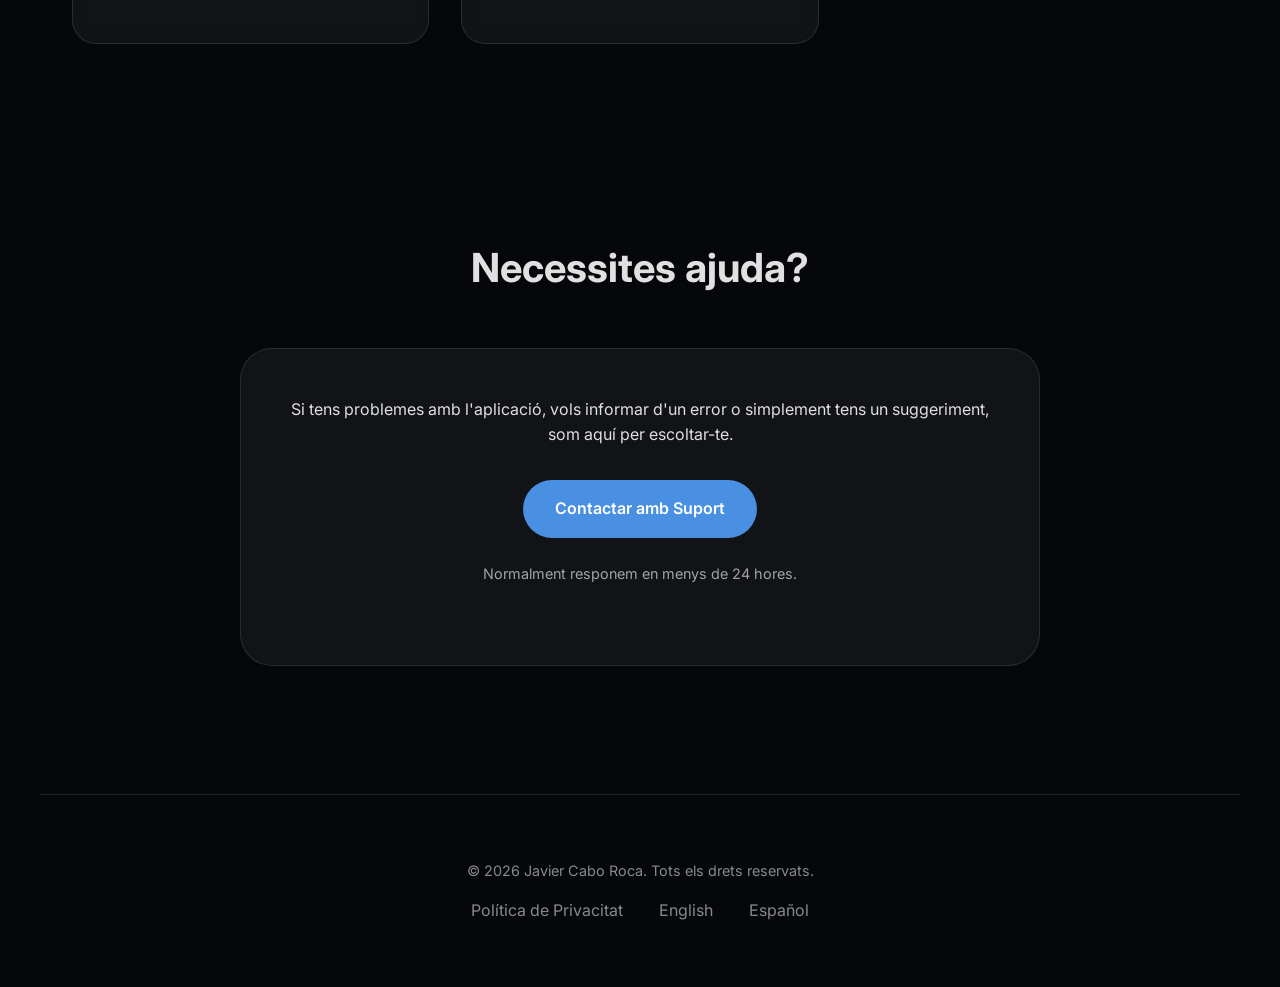
==== commit 7ac93fa9: "Add Favorites feature to website" ====
--- a/ca/index.html
+++ b/ca/index.html
@@ -74,6 +74,10 @@
                     <p>Memòria cau intel·ligent i precàrrega de dades perquè mai hagis d'esperar. Funciona fins i tot
                         sense connexió.</p>
                 </div>
+                <div class="feature-card">
+                    <h3>⭐️ La Teva Biblioteca</h3>
+                    <p>Mantén premuda qualsevol dada per desar-la. Torna a llegir les teves meravelles galàctiques preferides en qualsevol moment.</p>
+                </div>
             </div>
         </section>
 
--- a/styles.css
+++ b/styles.css
@@ -375,11 +375,37 @@
         font-size: 2.5rem;
     }
 
+    .hero {
+        flex-direction: column;
+        text-align: center;
+        padding: 2rem 0;
+    }
+
+    .hero-content {
+        padding-right: 0;
+    }
+
+    .hero-image {
+        max-width: 100%;
+        margin-top: 2rem;
+    }
+
     .hero p {
         margin: 0 auto 2rem;
         font-size: 1.1rem;
     }
 
+    .hero-buttons {
+        justify-content: center;
+        flex-direction: column;
+        align-items: center;
+        gap: 1rem;
+    }
+
+    .app-store-badge img {
+        height: 52px;
+    }
+
     .features-grid {
         grid-template-columns: 1fr;
     }
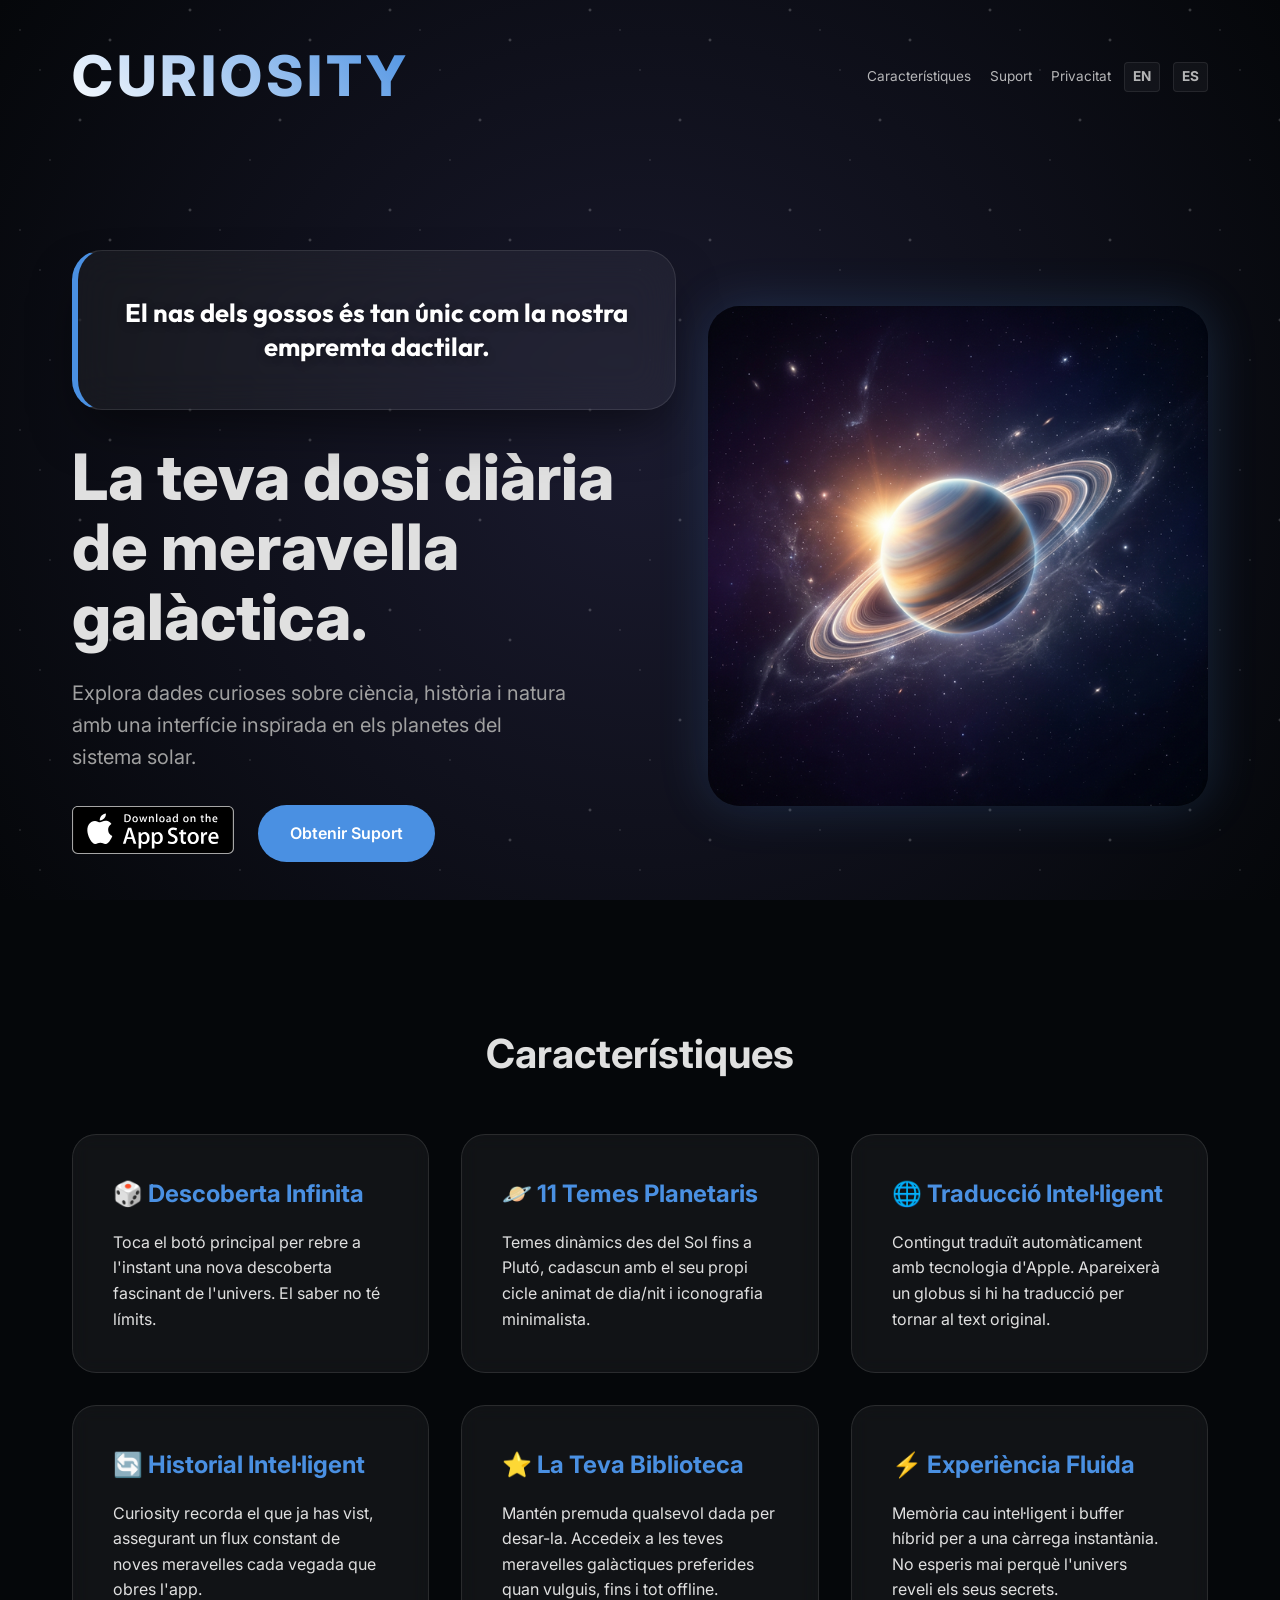
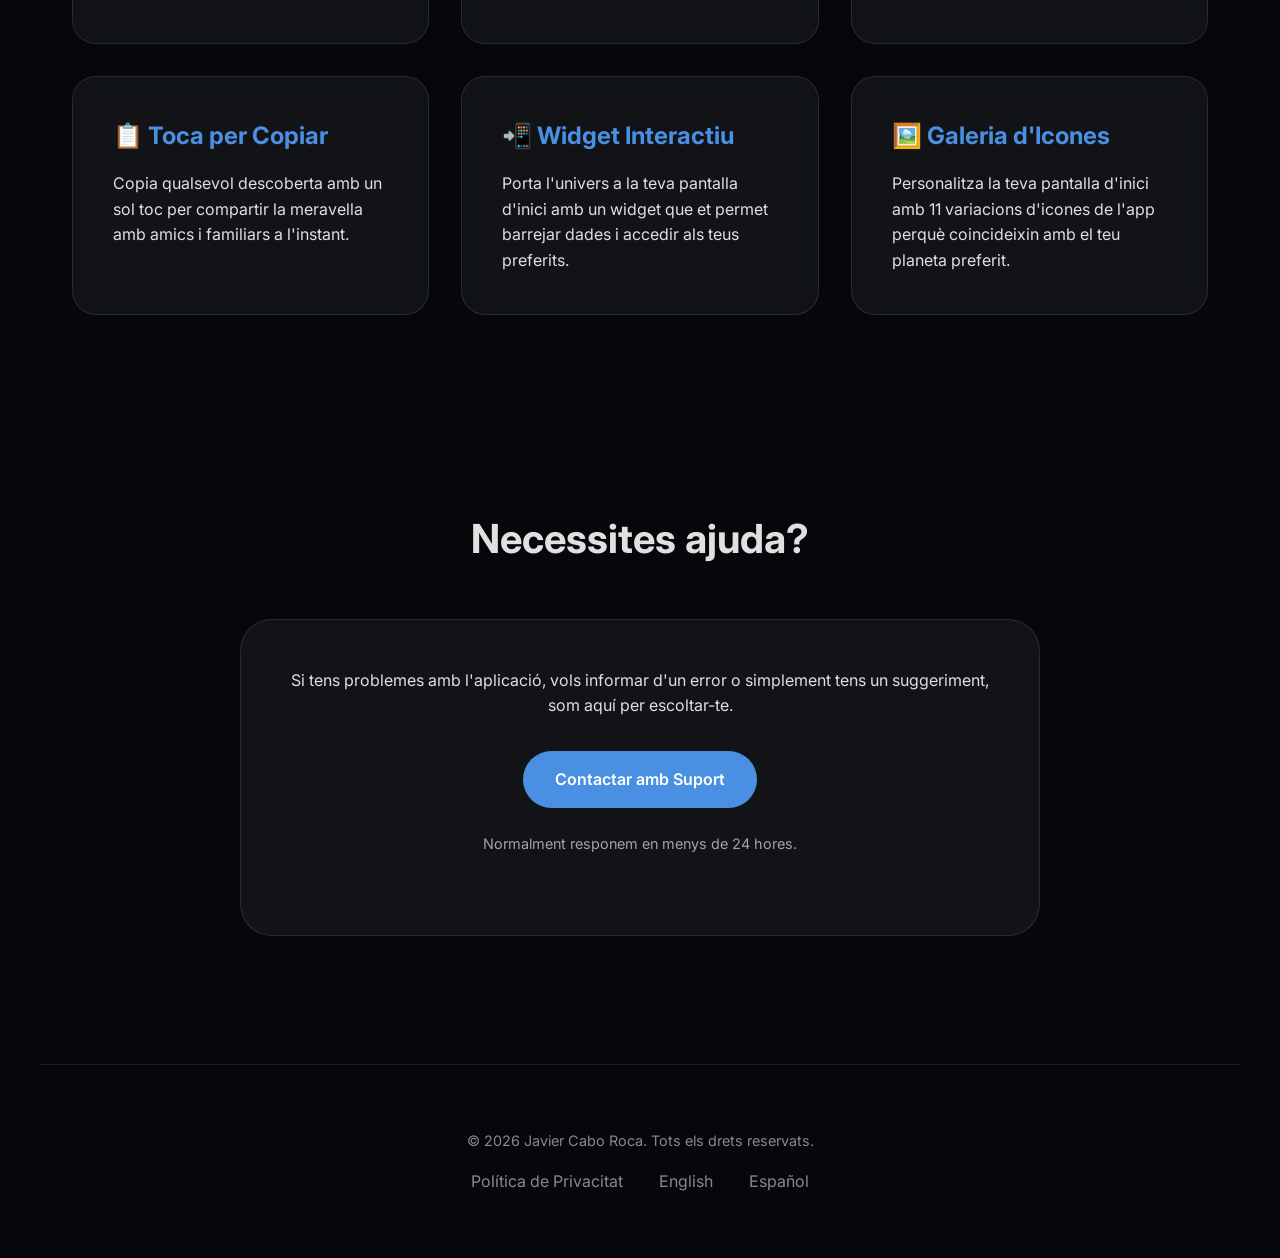
==== commit f696fd33: "Update website features and privacy policy in all languages" ====
--- a/ca/index.html
+++ b/ca/index.html
@@ -60,9 +60,8 @@
                         no té límits.</p>
                 </div>
                 <div class="feature-card">
-                    <h3>🌍 Temes Planetaris</h3>
-                    <p>Canvia l'estètica de l'app amb temes inspirats en Mercuri, Mart, la Terra i més. Cadascun amb el
-                        seu propi cicle de dia/nit.</p>
+                    <h3>🪐 11 Temes Planetaris</h3>
+                    <p>Temes dinàmics des del Sol fins a Plutó, cadascun amb el seu propi cicle animat de dia/nit i iconografia minimalista.</p>
                 </div>
                 <div class="feature-card">
                     <h3>🌐 Traducció Intel·ligent</h3>
@@ -70,13 +69,28 @@
                         per tornar al text original.</p>
                 </div>
                 <div class="feature-card">
-                    <h3>⚡ Experiència Fluida</h3>
-                    <p>Memòria cau intel·ligent i precàrrega de dades perquè mai hagis d'esperar. Funciona fins i tot
-                        sense connexió.</p>
+                    <h3>🔄 Historial Intel·ligent</h3>
+                    <p>Curiosity recorda el que ja has vist, assegurant un flux constant de noves meravelles cada vegada que obres l'app.</p>
                 </div>
                 <div class="feature-card">
                     <h3>⭐️ La Teva Biblioteca</h3>
-                    <p>Mantén premuda qualsevol dada per desar-la. Torna a llegir les teves meravelles galàctiques preferides en qualsevol moment.</p>
+                    <p>Mantén premuda qualsevol dada per desar-la. Accedeix a les teves meravelles galàctiques preferides quan vulguis, fins i tot offline.</p>
+                </div>
+                <div class="feature-card">
+                    <h3>⚡ Experiència Fluida</h3>
+                    <p>Memòria cau intel·ligent i buffer híbrid per a una càrrega instantània. No esperis mai perquè l'univers reveli els seus secrets.</p>
+                </div>
+                <div class="feature-card">
+                    <h3>📋 Toca per Copiar</h3>
+                    <p>Copia qualsevol descoberta amb un sol toc per compartir la meravella amb amics i familiars a l'instant.</p>
+                </div>
+                <div class="feature-card">
+                    <h3>📲 Widget Interactiu</h3>
+                    <p>Porta l'univers a la teva pantalla d'inici amb un widget que et permet barrejar dades i accedir als teus preferits.</p>
+                </div>
+                <div class="feature-card">
+                    <h3>🖼️ Galeria d'Icones</h3>
+                    <p>Personalitza la teva pantalla d'inici amb 11 variacions d'icones de l'app perquè coincideixin amb el teu planeta preferit.</p>
                 </div>
             </div>
         </section>
